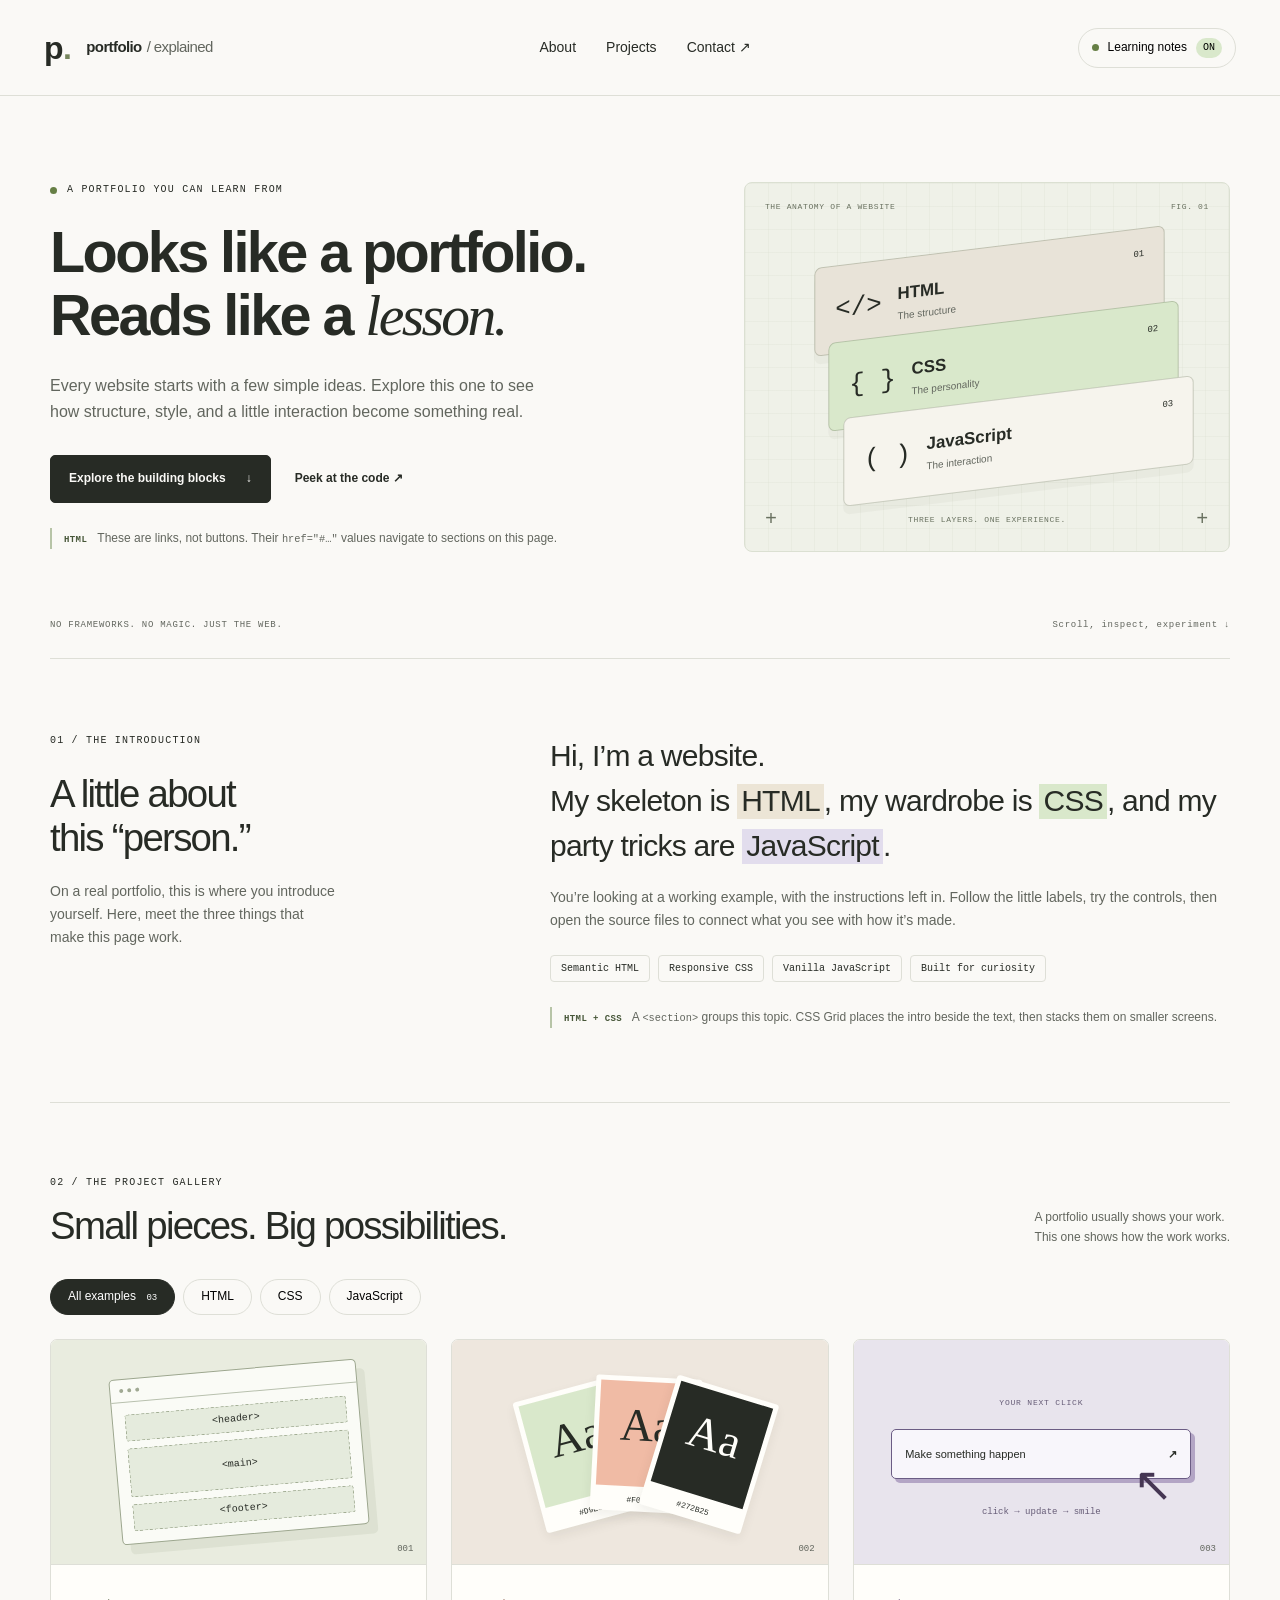
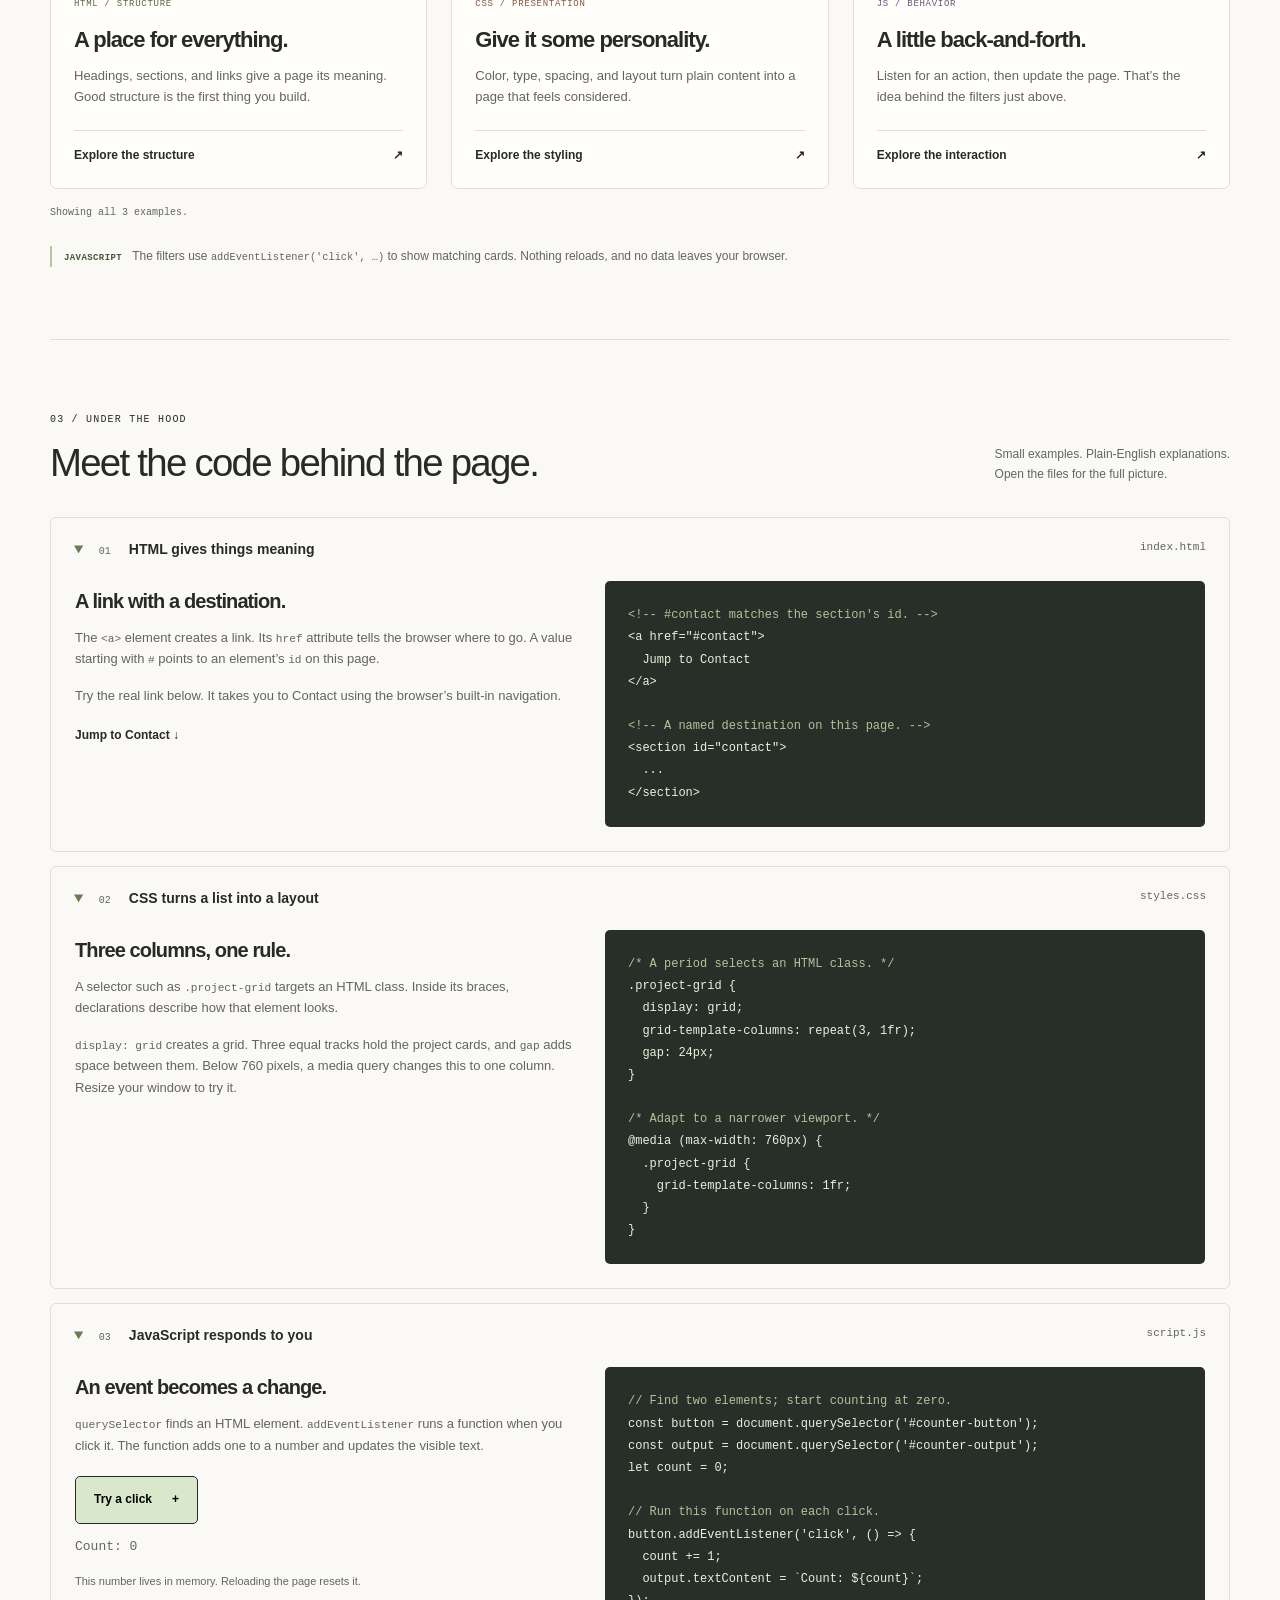
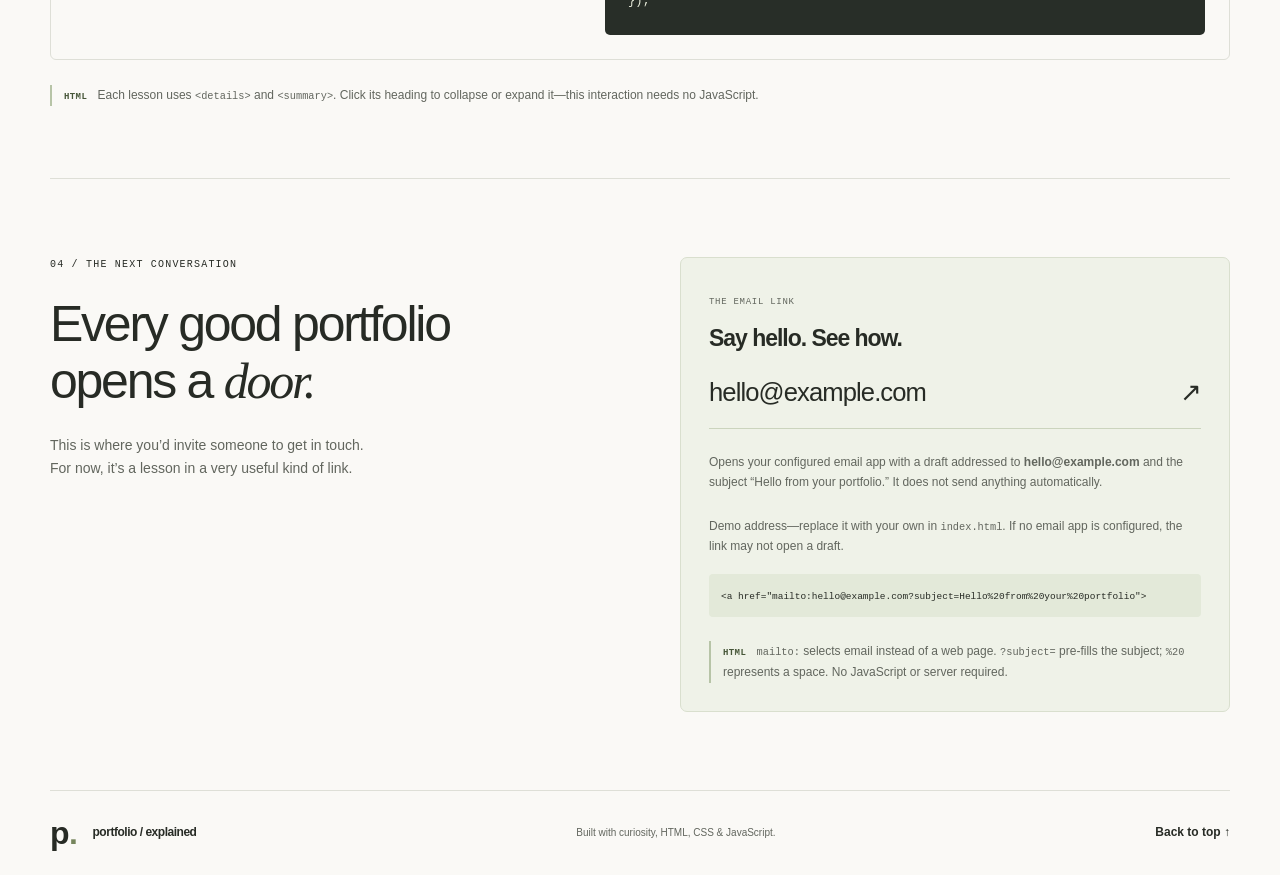
==== index.html @ d008d109 "created basic website version" ====
<!DOCTYPE html>
<!-- DOCTYPE tells the browser to use modern HTML. HTML supplies structure and meaning. -->
<html lang="en">
<head>
  <!-- UTF-8 supports special characters; viewport makes phone layouts use the device width. -->
  <meta charset="UTF-8">
  <meta name="viewport" content="width=device-width, initial-scale=1.0">
  <meta name="description" content="An interactive portfolio tutorial. Learn HTML, CSS, and JavaScript by exploring the page and its commented source files.">
  <title>Portfolio, explained — A living web tutorial</title>
  <!-- This relative path loads the presentation layer from the same folder. -->
  <link rel="stylesheet" href="styles.css">
  <!-- defer downloads the script without blocking HTML and runs it after HTML is parsed. -->
  <script src="script.js" defer></script>
</head>
<body>
  <!-- A keyboard user can skip the repeated navigation and go straight to main content. -->
  <a class="skip-link" href="#main">Skip to content</a>
  <!-- header and nav are semantic landmarks, giving the page meaningful regions. -->
  <header class="site-header">
    <a class="wordmark" href="#home" aria-label="Portfolio explained, back to top"><span class="logo-mark" aria-hidden="true">p<span>.</span></span> portfolio<span class="wordmark-light"> / explained</span></a>
    <nav aria-label="Main navigation">
      <!-- #about is an in-page anchor: the browser jumps to the matching id. No JS needed. -->
      <a href="#about">About</a>
      <a href="#projects">Projects</a>
      <a href="#contact">Contact <span aria-hidden="true">↗</span></a>
    </nav>
    <!-- hidden keeps a JS-only control unavailable until the script initializes it. -->
    <button class="notes-toggle" type="button" aria-pressed="true" hidden><span class="status-dot" aria-hidden="true"></span> Learning notes <span class="toggle-state">ON</span></button>
  </header>

  <main id="main">
    <section class="hero section-wrap" id="home" aria-labelledby="hero-title">
      <div class="hero-copy">
        <p class="eyebrow"><span class="status-dot" aria-hidden="true"></span> A PORTFOLIO YOU CAN LEARN FROM</p>
        <h1 id="hero-title">Looks like a portfolio.<br>Reads like a <em>lesson.</em></h1>
        <p class="hero-description">Every website starts with a few simple ideas. Explore this one to see how structure, style, and a little interaction become something real.</p>
        <div class="hero-actions">
          <a class="button button-dark" href="#projects">Explore the building blocks <span aria-hidden="true">↓</span></a>
          <a class="text-link" href="#workbench">Peek at the code <span aria-hidden="true">↗</span></a>
        </div>
        <p class="learning-note"><span class="note-label">HTML</span> These are links, not buttons. Their <code>href="#…"</code> values navigate to sections on this page.</p>
      </div>
      <!-- This illustration is built from HTML and CSS, so there is no image to download. -->
      <div class="blueprint" aria-label="Illustration showing HTML structure, CSS styling, and JavaScript behavior as layers of a website" role="img">
        <div class="blueprint-top"><span>THE ANATOMY OF A WEBSITE</span><span>FIG. 01</span></div>
        <div class="layer layer-html"><span class="layer-icon">&lt;/&gt;</span><div><strong>HTML</strong><small>The structure</small></div><span class="layer-number">01</span></div>
        <div class="layer layer-css"><span class="layer-icon">{ }</span><div><strong>CSS</strong><small>The personality</small></div><span class="layer-number">02</span></div>
        <div class="layer layer-js"><span class="layer-icon">( )</span><div><strong>JavaScript</strong><small>The interaction</small></div><span class="layer-number">03</span></div>
        <div class="blueprint-bottom"><span class="crosshair">+</span> THREE LAYERS. ONE EXPERIENCE. <span class="crosshair">+</span></div>
      </div>
      <div class="hero-foot"><span>NO FRAMEWORKS. NO MAGIC. JUST THE WEB.</span><span>Scroll, inspect, experiment <span aria-hidden="true">↓</span></span></div>
    </section>

    <section class="about-section section-wrap" id="about" aria-labelledby="about-title">
      <div class="section-intro"><p class="eyebrow">01 / THE INTRODUCTION</p><h2 id="about-title">A little about<br>this “person.”</h2><p>On a real portfolio, this is where you introduce yourself. Here, meet the three things that make this page work.</p></div>
      <div class="about-content">
        <p class="about-statement">Hi, I’m a website.<br>My skeleton is <span class="highlight-html">HTML</span>, my wardrobe is <span class="highlight-css">CSS</span>, and my party tricks are <span class="highlight-js">JavaScript</span>.</p>
        <p>You’re looking at a working example, with the instructions left in. Follow the little labels, try the controls, then open the source files to connect what you see with how it’s made.</p>
        <!-- A list groups related items. These are labels, not interactive controls. -->
        <ul class="skill-list" aria-label="Technologies used"><li>Semantic HTML</li><li>Responsive CSS</li><li>Vanilla JavaScript</li><li>Built for curiosity</li></ul>
        <aside class="learning-note"><span class="note-label">HTML + CSS</span> A <code>&lt;section&gt;</code> groups this topic. CSS Grid places the intro beside the text, then stacks them on smaller screens.</aside>
      </div>
    </section>

    <section class="projects-section section-wrap" id="projects" aria-labelledby="projects-title">
      <div class="section-heading"><div><p class="eyebrow">02 / THE PROJECT GALLERY</p><h2 id="projects-title">Small pieces. Big possibilities.</h2></div><p>A portfolio usually shows your work.<br>This one shows how the work works.</p></div>
      <!-- Buttons change local state; links navigate. JS filters articles by data-category. -->
      <div class="filter-bar" hidden role="group" aria-label="Filter examples by technology">
        <button type="button" class="filter-button" data-filter="all" aria-pressed="true">All examples <span>03</span></button>
        <button type="button" class="filter-button" data-filter="html" aria-pressed="false">HTML</button>
        <button type="button" class="filter-button" data-filter="css" aria-pressed="false">CSS</button>
        <button type="button" class="filter-button" data-filter="js" aria-pressed="false">JavaScript</button>
      </div>
      <div class="project-grid">
        <!-- article makes each example a self-contained item. data-* stores metadata for JS. -->
        <article class="project-card" data-category="html">
          <div class="project-art art-html" aria-hidden="true"><div class="mini-browser"><div class="browser-dots"><i></i><i></i><i></i></div><div class="mini-layout"><div>&lt;header&gt;</div><div>&lt;main&gt;</div><div>&lt;footer&gt;</div></div></div><span class="art-index">001</span></div>
          <div class="card-content"><span class="category category-html">HTML / STRUCTURE</span><h3>A place for everything.</h3><p>Headings, sections, and links give a page its meaning. Good structure is the first thing you build.</p><a class="card-link" href="#lesson-html">Explore the structure <span aria-hidden="true">↗</span></a></div>
        </article>
        <article class="project-card" data-category="css">
          <div class="project-art art-css" aria-hidden="true"><div class="swatch-composition"><div class="swatch swatch-one">Aa<span>#D9E8CB</span></div><div class="swatch swatch-two">Aa<span>#F0BBA5</span></div><div class="swatch swatch-three">Aa<span>#272B25</span></div></div><span class="art-index">002</span></div>
          <div class="card-content"><span class="category category-css">CSS / PRESENTATION</span><h3>Give it some personality.</h3><p>Color, type, spacing, and layout turn plain content into a page that feels considered.</p><a class="card-link" href="#lesson-css">Explore the styling <span aria-hidden="true">↗</span></a></div>
        </article>
        <article class="project-card" data-category="js">
          <div class="project-art art-js" aria-hidden="true"><div class="interaction-art"><span>YOUR NEXT CLICK</span><div class="drawn-button">Make something happen <b>↗</b></div><span class="cursor-shape">↖</span><span class="event-label">click → update → smile</span></div><span class="art-index">003</span></div>
          <div class="card-content"><span class="category category-js">JS / BEHAVIOR</span><h3>A little back-and-forth.</h3><p>Listen for an action, then update the page. That’s the idea behind the filters just above.</p><a class="card-link" href="#lesson-js">Explore the interaction <span aria-hidden="true">↗</span></a></div>
        </article>
      </div>
      <!-- aria-live announces filter results to screen readers without moving keyboard focus. -->
      <p class="filter-status" aria-live="polite" aria-atomic="true">Showing all 3 examples.</p>
      <p class="learning-note"><span class="note-label">JAVASCRIPT</span> The filters use <code>addEventListener('click', …)</code> to show matching cards. Nothing reloads, and no data leaves your browser.</p>
    </section>

    <section class="workbench section-wrap" id="workbench" aria-labelledby="workbench-title">
      <div class="section-heading"><div><p class="eyebrow">03 / UNDER THE HOOD</p><h2 id="workbench-title">Meet the code behind the page.</h2></div><p>Small examples. Plain-English explanations.<br>Open the files for the full picture.</p></div>
      <!-- Native details/summary provide keyboard-accessible expand/collapse without JavaScript. -->
      <details class="code-lesson" id="lesson-html" open>
        <summary><span class="lesson-number">01</span><span>HTML gives things meaning</span><span class="file-tag">index.html</span></summary>
        <div class="lesson-body"><div><h3>A link with a destination.</h3><p>The <code>&lt;a&gt;</code> element creates a link. Its <code>href</code> attribute tells the browser where to go. A value starting with <code>#</code> points to an element’s <code>id</code> on this page.</p><p>Try the real link below. It takes you to Contact using the browser’s built-in navigation.</p><a class="text-link" href="#contact">Jump to Contact ↓</a></div><pre><code><span class="code-comment">&lt;!-- #contact matches the section's id. --&gt;</span>
&lt;a href="#contact"&gt;
  Jump to Contact
&lt;/a&gt;

<span class="code-comment">&lt;!-- A named destination on this page. --&gt;</span>
&lt;section id="contact"&gt;
  ...
&lt;/section&gt;</code></pre></div>
      </details>
      <details class="code-lesson" id="lesson-css" open>
        <summary><span class="lesson-number">02</span><span>CSS turns a list into a layout</span><span class="file-tag">styles.css</span></summary>
        <div class="lesson-body"><div><h3>Three columns, one rule.</h3><p>A selector such as <code>.project-grid</code> targets an HTML class. Inside its braces, declarations describe how that element looks.</p><p><code>display: grid</code> creates a grid. Three equal tracks hold the project cards, and <code>gap</code> adds space between them. Below 760 pixels, a media query changes this to one column. Resize your window to try it.</p></div><pre><code><span class="code-comment">/* A period selects an HTML class. */</span>
.project-grid {
  display: grid;
  grid-template-columns: repeat(3, 1fr);
  gap: 24px;
}

<span class="code-comment">/* Adapt to a narrower viewport. */</span>
@media (max-width: 760px) {
  .project-grid {
    grid-template-columns: 1fr;
  }
}</code></pre></div>
      </details>
      <details class="code-lesson" id="lesson-js" open>
        <summary><span class="lesson-number">03</span><span>JavaScript responds to you</span><span class="file-tag">script.js</span></summary>
        <div class="lesson-body"><div><h3>An event becomes a change.</h3><p><code>querySelector</code> finds an HTML element. <code>addEventListener</code> runs a function when you click it. The function adds one to a number and updates the visible text.</p><button type="button" class="button demo-button" id="counter-button" hidden>Try a click <span aria-hidden="true">+</span></button><p id="counter-output" class="counter-output" role="status" aria-live="polite" aria-atomic="true">Count: 0</p><p class="small-copy">This number lives in memory. Reloading the page resets it.</p><noscript><p>Enable JavaScript to try the counter, project filters, and learning-notes switch. The rest of this page works without it.</p></noscript></div><pre><code><span class="code-comment">// Find two elements; start counting at zero.</span>
const button = document.querySelector('#counter-button');
const output = document.querySelector('#counter-output');
let count = 0;

<span class="code-comment">// Run this function on each click.</span>
button.addEventListener('click', () =&gt; {
  count += 1;
  output.textContent = `Count: ${count}`;
});</code></pre></div>
      </details>
      <p class="learning-note"><span class="note-label">HTML</span> Each lesson uses <code>&lt;details&gt;</code> and <code>&lt;summary&gt;</code>. Click its heading to collapse or expand it—this interaction needs no JavaScript.</p>
    </section>

    <section class="contact-section section-wrap" id="contact" aria-labelledby="contact-title">
      <div><p class="eyebrow">04 / THE NEXT CONVERSATION</p><h2 id="contact-title">Every good portfolio<br>opens a <em>door.</em></h2><p>This is where you’d invite someone to get in touch.<br>For now, it’s a lesson in a very useful kind of link.</p></div>
      <div class="contact-card"><span class="category">THE EMAIL LINK</span><h3>Say hello. See how.</h3>
        <!-- mailto hands a draft to the user's configured email handler; it does not send email.
             example.com is a demonstration domain. Replace this address before publishing. -->
        <a class="email-link" href="mailto:hello@example.com?subject=Hello%20from%20your%20portfolio">hello@example.com <span aria-hidden="true">↗</span></a>
        <!-- This essential behavior explanation stays visible even when learning notes are off. -->
        <p>Opens your configured email app with a draft addressed to <strong>hello@example.com</strong> and the subject “Hello from your portfolio.” It does not send anything automatically.</p><p class="small-copy">Demo address—replace it with your own in <code>index.html</code>. If no email app is configured, the link may not open a draft.</p>
        <div class="email-code"><code>&lt;a href="mailto:hello@example.com?subject=Hello%20from%20your%20portfolio"&gt;</code></div>
        <p class="learning-note"><span class="note-label">HTML</span> <code>mailto:</code> selects email instead of a web page. <code>?subject=</code> pre-fills the subject; <code>%20</code> represents a space. No JavaScript or server required.</p>
      </div>
    </section>
  </main>

  <!-- footer closes the page with supporting information and another native anchor link. -->
  <footer class="site-footer section-wrap"><a class="wordmark" href="#home"><span class="logo-mark" aria-hidden="true">p<span>.</span></span> portfolio / explained</a><p>Built with curiosity, HTML, CSS &amp; JavaScript.</p><a class="text-link" href="#home">Back to top ↑</a></footer>
</body>
</html>
---- styles.css ----
/* CSS is the presentation layer. Selectors choose elements; declarations inside
   { braces } set properties. HTML classes use a dot (.hero); ids use # (#main). */

/* Custom properties hold reusable values. Change one here to update the whole theme. */
:root {
  --paper: #faf9f6;
  --ink: #272b25;
  --muted: #62665e;
  --line: #dedfd7;
  --green: #d9e8cb;
  --peach: #f0bba5;
  --purple: #e2dded;
  --mono: 'Cascadia Code', 'SFMono-Regular', Consolas, monospace;
}

/* border-box includes padding/borders in element widths, making layout predictable.
   The star selects all elements; ::before/::after are generated decorative content. */
*, *::before, *::after { box-sizing: border-box; }
html { scroll-behavior: smooth; scroll-padding-top: 30px; }
body { margin: 0; background: var(--paper); color: var(--ink); font-family: 'Segoe UI', Arial, sans-serif; font-size: 16px; line-height: 1.65; }
/* Inheritance makes controls match the surrounding typography. */
button, a { -webkit-tap-highlight-color: transparent; }
button { font: inherit; cursor: pointer; }
a { color: inherit; text-decoration: none; }
button, a, summary { touch-action: manipulation; }
/* Keyboard focus gets a visible outline. Never remove outlines without a replacement. */
:focus-visible { outline: 3px solid #5e713f; outline-offset: 5px; }
/* JS toggles the native hidden attribute. This rule keeps grid/flex from overriding it. */
[hidden] { display: none !important; }
h1, h2, h3, p { margin: 0; }
h1, h2, h3 { line-height: 1.14; letter-spacing: -0.045em; }
p + p { margin-top: 15px; }
em { font-family: Georgia, 'Times New Roman', serif; font-weight: 400; }
code { font-family: var(--mono); font-size: .86em; overflow-wrap: anywhere; }
.section-wrap { width: min(1180px, calc(100% - 88px)); margin-inline: auto; }

/* The skip link stays off-screen until focused; it remains reachable with Tab. */
.skip-link { position: fixed; top: -100px; left: 20px; z-index: 10; background: var(--ink); color: white; padding: 12px 20px; }
.skip-link:focus { top: 12px; }
.site-header { max-width: 1440px; margin: auto; min-height: 96px; padding: 20px 44px; display: flex; align-items: center; justify-content: space-between; gap: 24px; border-bottom: 1px solid var(--line); }
.wordmark { display: inline-flex; align-items: center; gap: 9px; font-size: 15px; font-weight: 650; letter-spacing: -.04em; white-space: nowrap; }
.wordmark-light { color: var(--muted); font-weight: 400; margin-left: -4px; }
.logo-mark { font-size: 32px; font-weight: 800; line-height: 1; margin-right: 6px; }
.logo-mark span { color: #76865d; }
nav { display: flex; gap: 30px; font-size: 14px; }
nav a:hover, .text-link:hover { text-decoration: underline; text-underline-offset: 5px; }
.notes-toggle { display: inline-flex; align-items: center; gap: 9px; border: 1px solid var(--line); border-radius: 30px; background: transparent; padding: 9px 13px; font-size: 12px; }
.status-dot { display: inline-block; width: 7px; height: 7px; border-radius: 50%; background: #667f45; flex-shrink: 0; }
.toggle-state { background: var(--green); border-radius: 20px; padding: 1px 7px; font: 10px/1.8 var(--mono); }
.notes-toggle[aria-pressed="false"] .toggle-state { background: var(--line); }
.notes-toggle[aria-pressed="false"] .status-dot { background: var(--muted); }

/* Grid divides the hero into two proportional columns. minmax(0, …) allows shrinking. */
.hero { display: grid; grid-template-columns: minmax(0, 1.3fr) minmax(0, 1fr); column-gap: 62px; padding-top: 86px; }
.eyebrow { display: flex; align-items: center; gap: 10px; font: 10px/1.6 var(--mono); letter-spacing: .12em; margin-bottom: 23px; }
h1 { font-size: clamp(38px, 4.5vw, 60px); font-weight: 550; line-height: 1.1; }
h1 em { white-space: nowrap; }
.hero-description { max-width: 490px; color: var(--muted); margin-top: 25px; font-size: 16px; }
.hero-actions { display: flex; flex-wrap: wrap; align-items: center; gap: 24px; margin-top: 30px; }
.button { display: inline-flex; justify-content: center; align-items: center; gap: 20px; border: 1px solid var(--ink); border-radius: 5px; padding: 13px 18px; font-size: 12px; font-weight: 600; transition: background .2s, transform .2s; }
.button:hover { transform: translateY(-2px); }
.button-dark { background: var(--ink); color: var(--paper); }
.button-dark:hover { background: #414b38; }
.text-link { font-size: 12px; font-weight: 600; }
.learning-note { color: var(--muted); font-size: 12px; line-height: 1.75; border-left: 2px solid #b7c4a7; padding-left: 12px; margin-top: 25px; }
.note-label { font: 9px/1.5 var(--mono); font-weight: 700; letter-spacing: .045em; margin-right: 7px; color: #465638; }
/* JS adds this class to body. Essential email instructions are outside .learning-note. */
.notes-off .learning-note { display: none; }
.hero-foot { grid-column: 1 / -1; display: flex; justify-content: space-between; gap: 16px; padding: 38px 0 26px; margin-top: 28px; font: 9px/1.6 var(--mono); color: var(--muted); letter-spacing: .08em; border-bottom: 1px solid var(--line); }

/* Repeating gradients draw graph paper. The positioned parent contains the layer cards. */
.blueprint { position: relative; min-height: 370px; align-self: start; border: 1px solid #dbe0d2; border-radius: 8px; background-color: #eff1e8; background-image: linear-gradient(#dce2d350 1px, transparent 1px), linear-gradient(90deg, #dce2d350 1px, transparent 1px); background-size: 23px 23px; overflow: hidden; }
.blueprint-top, .blueprint-bottom { position: absolute; left: 20px; right: 20px; display: flex; align-items: center; justify-content: space-between; font: 8px/1.5 var(--mono); letter-spacing: .08em; color: #697160; }
.blueprint-top { top: 18px; }
.blueprint-bottom { bottom: 16px; }
.crosshair { font-size: 20px; }
.layer { position: absolute; width: 73%; height: 88px; left: 14%; display: flex; gap: 16px; align-items: center; padding: 20px; border: 1px solid #56644845; border-radius: 7px; box-shadow: 0 8px 0 #5360400c; transform: rotate(-7deg) skewX(-7deg); }
.layer-html { top: 64px; background: #e8e3d8; }
.layer-css { top: 139px; left: 17%; background: var(--green); }
.layer-js { top: 214px; left: 20%; background: #f6f4ed; }
.layer-icon { font-family: var(--mono); font-size: 26px; }
.layer strong { display: block; font-size: 17px; }
.layer small { display: block; color: var(--muted); font-size: 10px; }
.layer-number { margin-left: auto; align-self: start; font: 9px var(--mono); }

/* Reused section spacing and typography create a consistent visual rhythm. */
.about-section { display: grid; grid-template-columns: 1fr 1.7fr; gap: 100px; padding-block: 74px; border-bottom: 1px solid var(--line); }
h2 { font-size: clamp(30px, 3vw, 40px); font-weight: 500; }
.section-intro > p:last-child { color: var(--muted); font-size: 14px; margin-top: 20px; max-width: 290px; }
.about-statement { font-size: clamp(22px, 2.5vw, 30px); line-height: 1.5; letter-spacing: -.025em; }
.highlight-html, .highlight-css, .highlight-js { padding: 0 4px 2px; box-decoration-break: clone; }
.highlight-html { background: #ece5d6; }
.highlight-css { background: var(--green); }
.highlight-js { background: var(--purple); }
.about-content > p:nth-child(2) { margin-top: 18px; font-size: 14px; color: var(--muted); }
.skill-list { display: flex; gap: 8px; flex-wrap: wrap; list-style: none; margin: 22px 0 0; padding: 0; }
.skill-list li { border: 1px solid var(--line); padding: 5px 10px; border-radius: 4px; font: 10px/1.5 var(--mono); }
.projects-section, .workbench { padding-block: 72px; border-bottom: 1px solid var(--line); }
.section-heading { display: flex; justify-content: space-between; align-items: end; gap: 30px; margin-bottom: 32px; }
.section-heading .eyebrow { margin-bottom: 13px; }
.section-heading > p { color: var(--muted); font-size: 12px; flex-shrink: 0; }
.filter-bar { display: flex; flex-wrap: wrap; gap: 8px; margin-bottom: 24px; }
.filter-button { border: 1px solid var(--line); border-radius: 30px; background: transparent; padding: 7px 17px; font-size: 12px; }
.filter-button span { margin-left: 7px; font: 9px var(--mono); }
/* Attribute selectors style the same state that assistive technology reads. */
.filter-button[aria-pressed="true"] { background: var(--ink); border-color: var(--ink); color: white; }
.filter-button:hover { border-color: var(--ink); }
.project-grid { display: grid; grid-template-columns: repeat(3, 1fr); gap: 24px; }
.project-card { min-width: 0; border: 1px solid var(--line); border-radius: 7px; overflow: hidden; background: #fffefa; }
.project-art { height: 225px; position: relative; display: flex; align-items: center; justify-content: center; overflow: hidden; border-bottom: 1px solid var(--line); }
.art-html { background: #e9ecdf; }
.art-css { background: #eee7de; }
.art-js { background: #e8e4ed; }
.art-index { position: absolute; right: 13px; bottom: 10px; font: 9px var(--mono); color: var(--muted); }
.mini-browser { width: 66%; border: 1px solid #9da78f; border-radius: 5px; background: #fafbf6; transform: rotate(-5deg); box-shadow: 8px 10px 0 #abb59d35; }
.browser-dots { display: flex; gap: 4px; padding: 9px; border-bottom: 1px solid #b8c0ae; }
.browser-dots i { width: 4px; height: 4px; border-radius: 50%; background: #a0a993; }
.mini-layout { padding: 12px; display: grid; gap: 7px; }
.mini-layout div { font: 10px var(--mono); padding: 7px; text-align: center; background: #e5ebdd; border: 1px dashed #a1ac93; border-radius: 2px; }
.mini-layout div:nth-child(2) { padding-block: 18px; }
.swatch-composition { position: relative; width: 240px; height: 150px; }
.swatch { position: absolute; top: 10px; width: 106px; height: 135px; border: 5px solid #fffefa; border-bottom-width: 25px; border-radius: 3px; font: 46px/1.9 Georgia, serif; text-align: center; box-shadow: 0 5px 12px #29261b12; }
.swatch span { position: absolute; bottom: -19px; left: 0; width: 100%; color: var(--ink); font: 8px/1.3 var(--mono); }
.swatch-one { left: 8px; background: var(--green); transform: rotate(-15deg); }
.swatch-two { left: 73px; top: 0; background: var(--peach); transform: rotate(3deg); }
.swatch-three { left: 136px; background: var(--ink); color: #fffefa; transform: rotate(17deg); }
.interaction-art { position: relative; width: 80%; text-align: center; }
.interaction-art > span:first-child { font: 8px var(--mono); letter-spacing: .1em; color: #665c77; }
.drawn-button { display: flex; justify-content: space-between; align-items: center; gap: 9px; border: 1px solid #6b5c84; background: #f8f6fb; padding: 15px 13px; border-radius: 5px; margin-top: 16px; font-size: 11px; box-shadow: 4px 4px 0 #b3a5c5; }
.cursor-shape { position: absolute; right: 6%; top: 58px; font-size: 48px; color: #453653; }
.event-label { display: block; margin-top: 28px; font: 9px var(--mono); color: #665c77; }
.card-content { padding: 23px; }
.category { font: 9px/1.6 var(--mono); letter-spacing: .08em; color: var(--muted); }
.category-html { color: #596448; }
.category-css { color: #845642; }
.category-js { color: #6a557e; }
h3 { font-size: 22px; font-weight: 550; margin-top: 12px; }
.card-content p { color: var(--muted); font-size: 13px; margin-top: 13px; }
.card-link { display: flex; justify-content: space-between; align-items: center; border-top: 1px solid var(--line); margin-top: 22px; padding-top: 15px; font-size: 12px; font-weight: 600; }
.card-link:hover { color: #5e713f; }
.filter-status { font: 10px/1.6 var(--mono); color: var(--muted); margin-top: 16px; }

/* details owns its open state. The browser supplies the disclosure marker and keyboard behavior. */
.code-lesson { border: 1px solid var(--line); border-radius: 6px; margin-top: 14px; scroll-margin-top: 24px; }
.code-lesson summary { padding: 20px 23px; cursor: pointer; font-size: 14px; font-weight: 600; }
.code-lesson summary::marker { color: #687d50; }
.lesson-number { font: 10px var(--mono); color: var(--muted); padding-inline: 10px 18px; }
.file-tag { float: right; color: var(--muted); font: 11px/1.8 var(--mono); font-weight: 400; }
.lesson-body { display: grid; grid-template-columns: 1fr 1.2fr; gap: 30px; padding: 0 24px 24px; }
.lesson-body > div { padding: 9px 0; min-width: 0; }
.lesson-body h3 { font-size: 20px; margin: 0 0 14px; }
.lesson-body p { font-size: 13px; color: var(--muted); }
.lesson-body .text-link { display: inline-block; margin-top: 20px; }
/* pre preserves whitespace. Overflow scroll keeps long lines from widening the page. */
pre { min-width: 0; margin: 0; padding: 23px; background: #282e28; color: #ecf0df; border-radius: 5px; overflow-x: auto; font-size: 12px; line-height: 1.85; tab-size: 2; }
pre code { font-size: inherit; overflow-wrap: normal; }
.code-comment { color: #b2c39b; }
.demo-button { background: var(--green); margin-top: 20px; }
.counter-output { margin-top: 12px; font-family: var(--mono); }
.small-copy { font-size: 11px !important; color: var(--muted); }
.contact-section { display: grid; grid-template-columns: 1fr 1fr; gap: 80px; padding-block: 78px; }
.contact-section h2 { font-size: clamp(36px, 4vw, 50px); }
.contact-section > div > p:not(.eyebrow) { margin-top: 24px; font-size: 14px; color: var(--muted); }
.contact-card { padding: 28px; border: 1px solid #d9dfce; border-radius: 7px; background: #eff2e8; min-width: 0; }
.contact-card h3 { font-size: 23px; }
.email-link { display: flex; gap: 12px; justify-content: space-between; font-size: clamp(18px, 2vw, 26px); letter-spacing: -.035em; border-bottom: 1px solid #cbd4bd; padding-block: 20px 15px; overflow-wrap: anywhere; }
.email-link:hover { color: #5b703f; }
.contact-card > p { font-size: 12px !important; }
.email-code { margin-top: 18px; border-radius: 4px; padding: 12px; background: #e3e9d9; font-size: 11px; }
.contact-card .learning-note { margin-top: 18px; }
.site-footer { border-top: 1px solid var(--line); display: flex; justify-content: space-between; align-items: center; gap: 20px; padding-block: 26px; }
.site-footer .wordmark { font-size: 12px; }
.site-footer p { color: var(--muted); font-size: 10px; }

/* Media queries apply overrides only when the viewport meets the condition.
   Tablet: tighten spacing before switching the major layouts to one column. */
@media (max-width: 1000px) {
  .section-wrap { width: calc(100% - 56px); }
  .site-header { padding-inline: 28px; gap: 16px; }
  nav { gap: 18px; }
  .wordmark-light { display: none; }
  .hero { gap: 30px; padding-top: 60px; }
  .about-section { gap: 45px; }
  .section-heading { align-items: start; flex-direction: column; gap: 16px; }
  .contact-section { gap: 40px; }
  .card-content { padding: 18px; }
}
/* Phone: stack content, let the header wrap, and retain comfortably sized controls. */
@media (max-width: 760px) {
  .section-wrap { width: calc(100% - 36px); }
  .site-header { padding: 16px 18px; flex-wrap: wrap; gap: 16px; }
  .site-header nav { margin-left: auto; }
  .notes-toggle { font-size: 11px; }
  .hero { grid-template-columns: 1fr; padding-top: 45px; }
  h1 { font-size: clamp(36px, 8vw, 56px); }
  .hero-description { font-size: 15px; }
  .blueprint { width: 100%; max-width: 500px; justify-self: center; min-height: 350px; }
  .hero-foot { margin-top: 0; padding-top: 10px; flex-wrap: wrap; }
  .about-section, .contact-section { grid-template-columns: 1fr; gap: 28px; padding-block: 48px; }
  .section-intro > p:last-child { max-width: none; }
  .project-grid { grid-template-columns: 1fr; }
  .project-art { height: 240px; }
  .mini-browser { max-width: 240px; }
  .interaction-art { max-width: 270px; }
  .projects-section, .workbench { padding-block: 48px; }
  .lesson-body { grid-template-columns: 1fr; gap: 20px; padding: 0 16px 16px; }
  .code-lesson summary { padding: 16px 12px; font-size: 12px; }
  .lesson-number { padding-inline: 4px 8px; }
  .file-tag { display: none; }
  pre { padding: 16px; font-size: 11px; }
  .contact-card { padding: 22px; }
  .site-footer { flex-wrap: wrap; }
  .site-footer p { order: 3; width: 100%; }
}
/* Respect the operating system's reduced-motion preference. */
@media (prefers-reduced-motion: reduce) {
  html { scroll-behavior: auto; }
  .button { transition: none; }
  .button:hover { transform: none; }
}
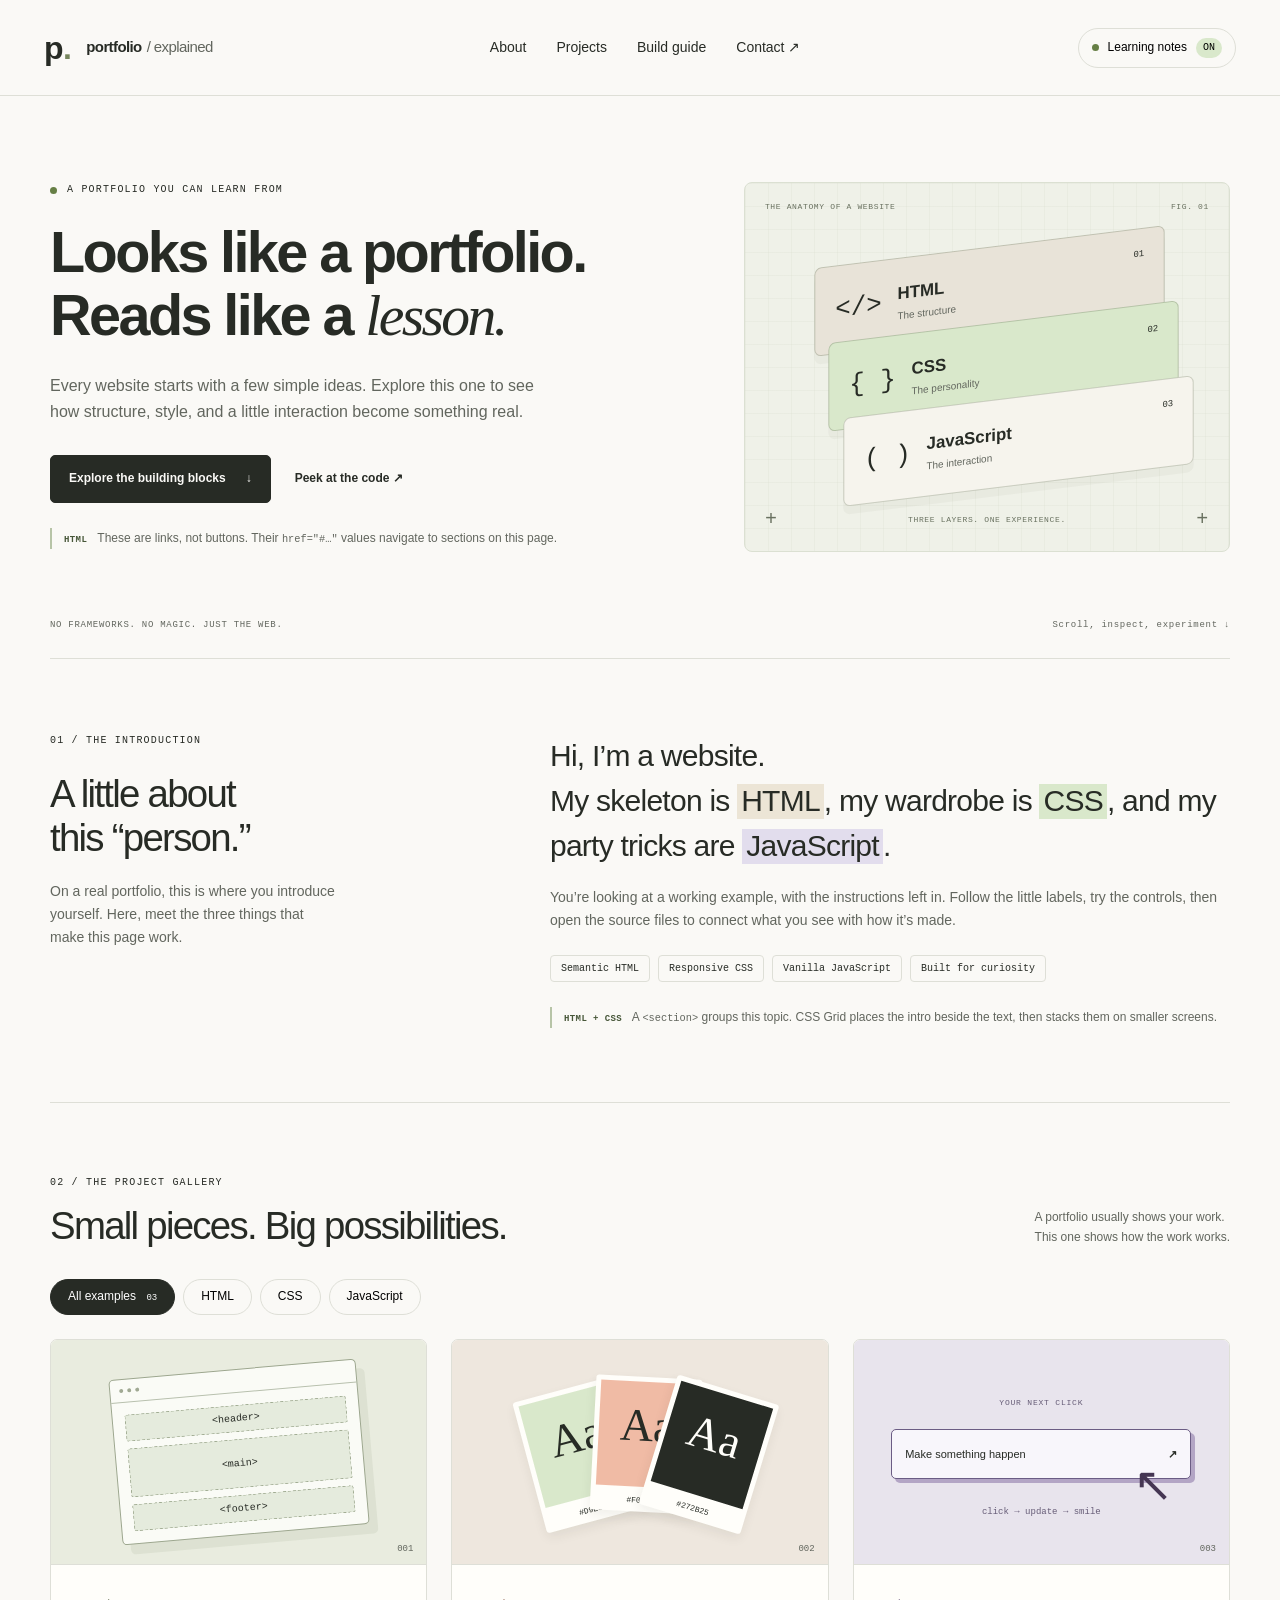
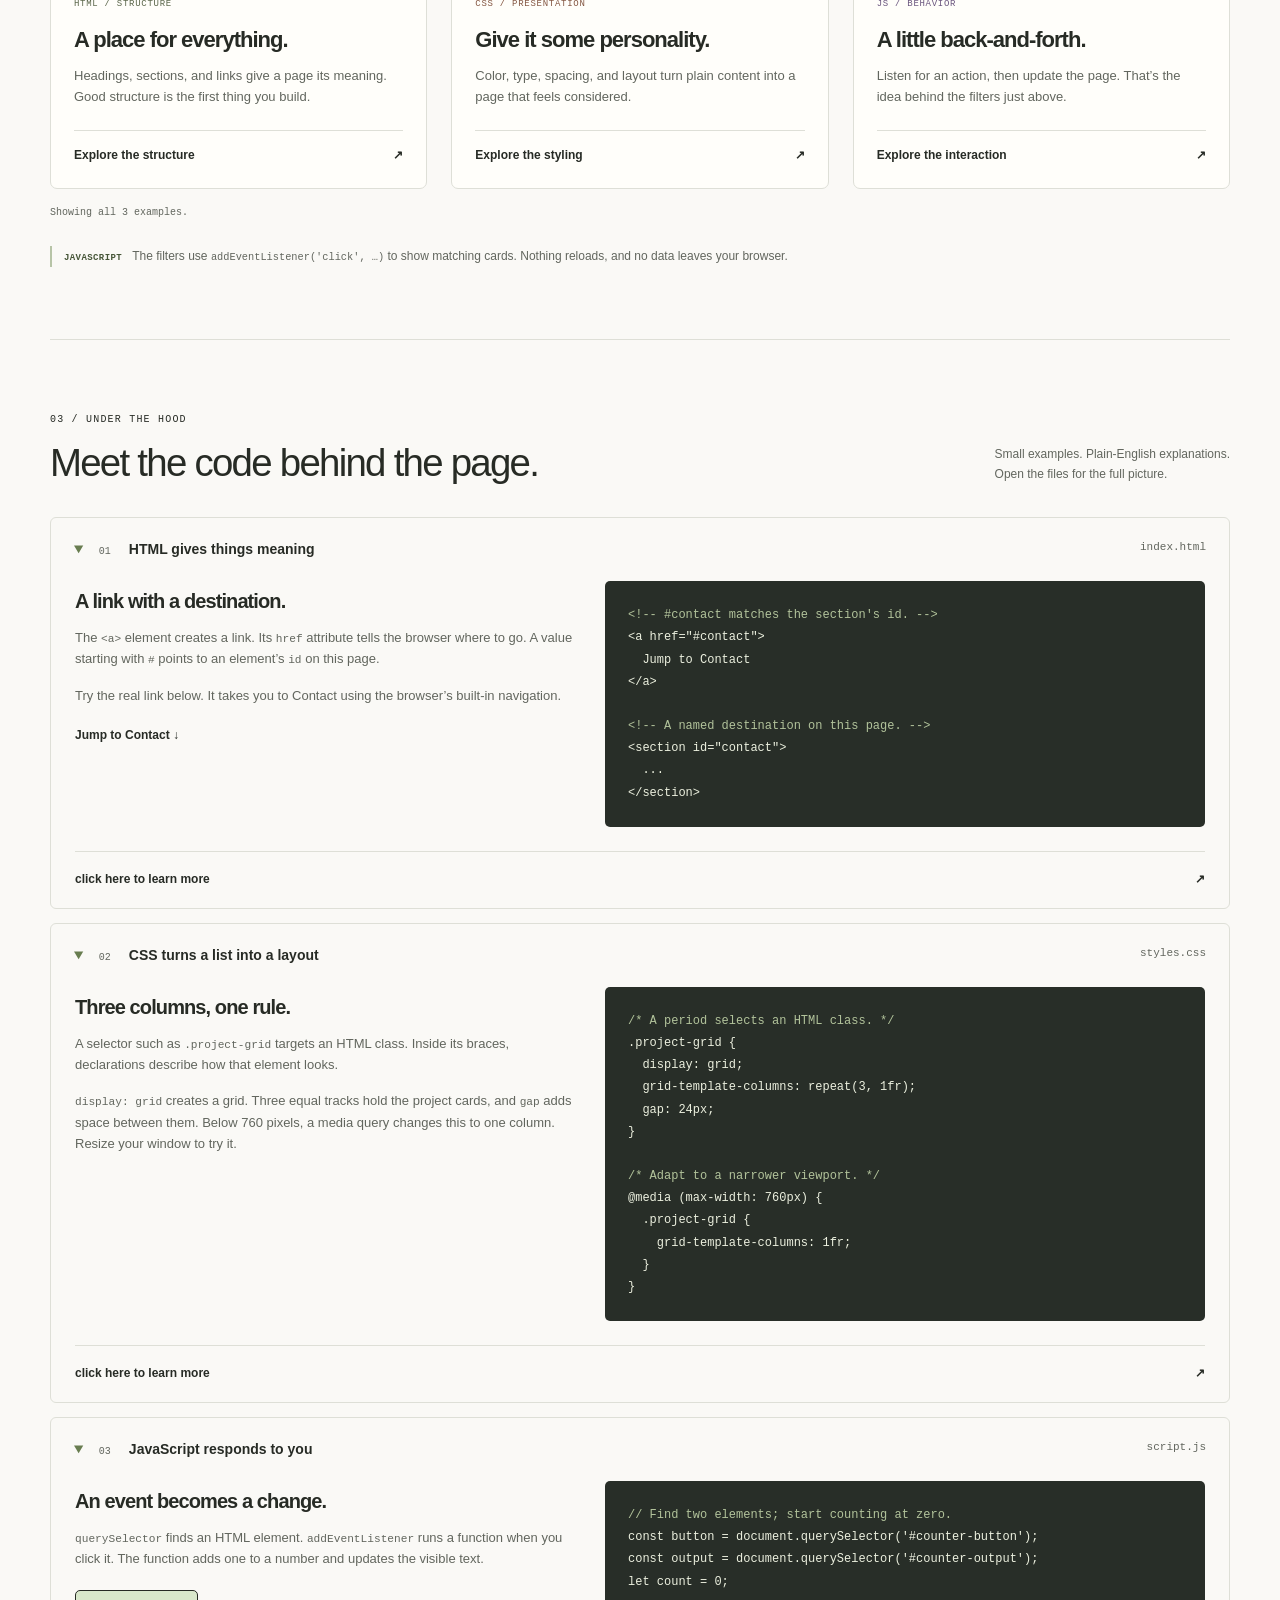
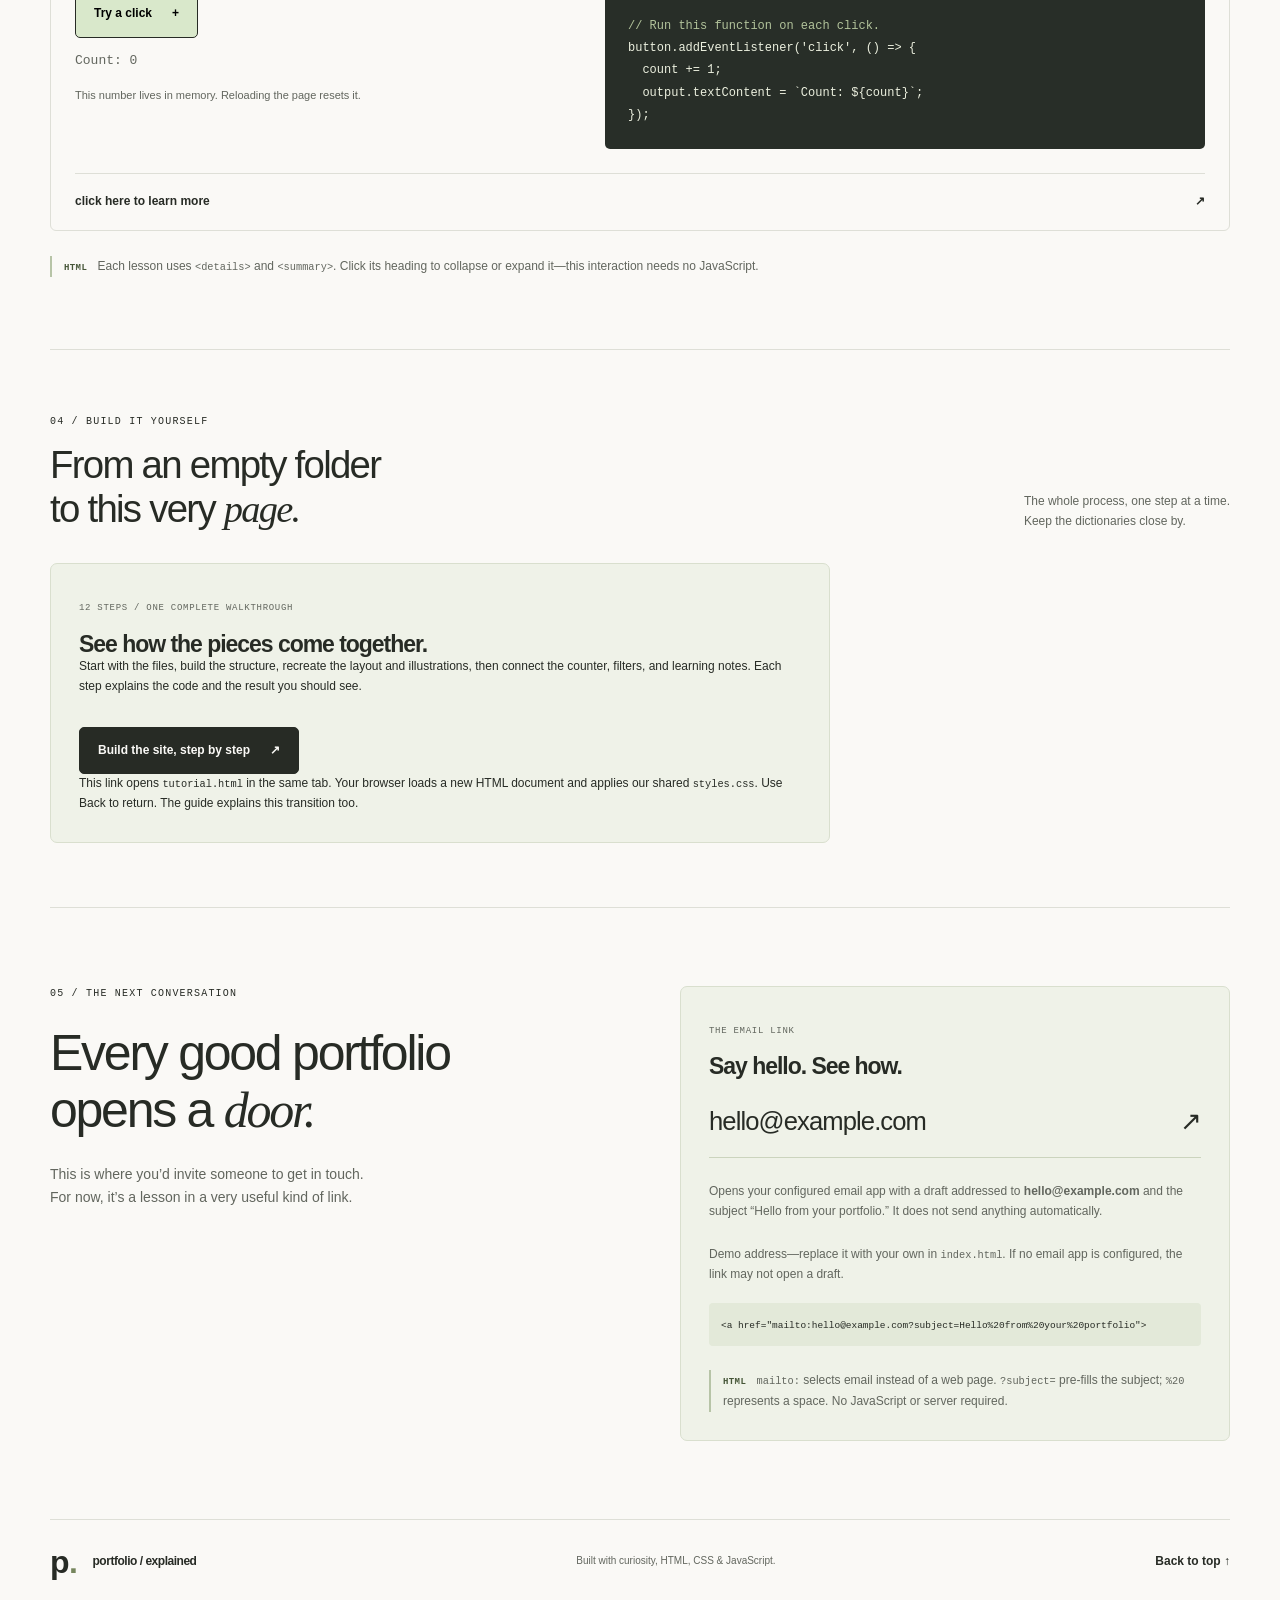
==== commit 796795f7: "connected guide pages and explained site interactions" ====
--- a/index.html
+++ b/index.html
@@ -22,6 +22,7 @@
       <!-- #about is an in-page anchor: the browser jumps to the matching id. No JS needed. -->
       <a href="#about">About</a>
       <a href="#projects">Projects</a>
+      <a href="tutorial.html">Build guide</a>
       <a href="#contact">Contact <span aria-hidden="true">↗</span></a>
     </nav>
     <!-- hidden keeps a JS-only control unavailable until the script initializes it. -->
@@ -96,7 +97,7 @@
       <!-- Native details/summary provide keyboard-accessible expand/collapse without JavaScript. -->
       <details class="code-lesson" id="lesson-html" open>
         <summary><span class="lesson-number">01</span><span>HTML gives things meaning</span><span class="file-tag">index.html</span></summary>
-        <div class="lesson-body"><div><h3>A link with a destination.</h3><p>The <code>&lt;a&gt;</code> element creates a link. Its <code>href</code> attribute tells the browser where to go. A value starting with <code>#</code> points to an element’s <code>id</code> on this page.</p><p>Try the real link below. It takes you to Contact using the browser’s built-in navigation.</p><a class="text-link" href="#contact">Jump to Contact ↓</a></div><pre><code><span class="code-comment">&lt;!-- #contact matches the section's id. --&gt;</span>
+        <div class="lesson-body"><div><h3>A link with a destination.</h3><p>The <code>&lt;a&gt;</code> element creates a link. Its <code>href</code> attribute tells the browser where to go. A value starting with <code>#</code> points to an element’s <code>id</code> on this page.</p><p>Try the real link below. It takes you to Contact using the browser’s built-in navigation.</p><a class="text-link" href="#contact">Jump to Contact ↓</a></div><pre tabindex="0" aria-label="Code example"><code><span class="code-comment">&lt;!-- #contact matches the section's id. --&gt;</span>
 &lt;a href="#contact"&gt;
   Jump to Contact
 &lt;/a&gt;
@@ -105,10 +106,13 @@
 &lt;section id="contact"&gt;
   ...
 &lt;/section&gt;</code></pre></div>
+        <!-- A sibling filename loads a new document in this tab. The browser handles
+             navigation and history; styles.css keeps the same visual design on both pages. -->
+        <a class="lesson-next" href="html-glossary.html" aria-label="click here to learn more about HTML">click here to learn more <span aria-hidden="true">↗</span></a>
       </details>
       <details class="code-lesson" id="lesson-css" open>
         <summary><span class="lesson-number">02</span><span>CSS turns a list into a layout</span><span class="file-tag">styles.css</span></summary>
-        <div class="lesson-body"><div><h3>Three columns, one rule.</h3><p>A selector such as <code>.project-grid</code> targets an HTML class. Inside its braces, declarations describe how that element looks.</p><p><code>display: grid</code> creates a grid. Three equal tracks hold the project cards, and <code>gap</code> adds space between them. Below 760 pixels, a media query changes this to one column. Resize your window to try it.</p></div><pre><code><span class="code-comment">/* A period selects an HTML class. */</span>
+        <div class="lesson-body"><div><h3>Three columns, one rule.</h3><p>A selector such as <code>.project-grid</code> targets an HTML class. Inside its braces, declarations describe how that element looks.</p><p><code>display: grid</code> creates a grid. Three equal tracks hold the project cards, and <code>gap</code> adds space between them. Below 760 pixels, a media query changes this to one column. Resize your window to try it.</p></div><pre tabindex="0" aria-label="Code example"><code><span class="code-comment">/* A period selects an HTML class. */</span>
 .project-grid {
   display: grid;
   grid-template-columns: repeat(3, 1fr);
@@ -121,10 +125,13 @@
     grid-template-columns: 1fr;
   }
 }</code></pre></div>
+        <!-- A sibling filename loads a new document in this tab. The browser handles
+             navigation and history; styles.css keeps the same visual design on both pages. -->
+        <a class="lesson-next" href="css-glossary.html" aria-label="click here to learn more about CSS">click here to learn more <span aria-hidden="true">↗</span></a>
       </details>
       <details class="code-lesson" id="lesson-js" open>
         <summary><span class="lesson-number">03</span><span>JavaScript responds to you</span><span class="file-tag">script.js</span></summary>
-        <div class="lesson-body"><div><h3>An event becomes a change.</h3><p><code>querySelector</code> finds an HTML element. <code>addEventListener</code> runs a function when you click it. The function adds one to a number and updates the visible text.</p><button type="button" class="button demo-button" id="counter-button" hidden>Try a click <span aria-hidden="true">+</span></button><p id="counter-output" class="counter-output" role="status" aria-live="polite" aria-atomic="true">Count: 0</p><p class="small-copy">This number lives in memory. Reloading the page resets it.</p><noscript><p>Enable JavaScript to try the counter, project filters, and learning-notes switch. The rest of this page works without it.</p></noscript></div><pre><code><span class="code-comment">// Find two elements; start counting at zero.</span>
+        <div class="lesson-body"><div><h3>An event becomes a change.</h3><p><code>querySelector</code> finds an HTML element. <code>addEventListener</code> runs a function when you click it. The function adds one to a number and updates the visible text.</p><button type="button" class="button demo-button" id="counter-button" hidden>Try a click <span aria-hidden="true">+</span></button><p id="counter-output" class="counter-output" role="status" aria-live="polite" aria-atomic="true">Count: 0</p><p class="small-copy">This number lives in memory. Reloading the page resets it.</p><noscript><p>Enable JavaScript to try the counter, project filters, and learning-notes switch. The rest of this page works without it.</p></noscript></div><pre tabindex="0" aria-label="Code example"><code><span class="code-comment">// Find two elements; start counting at zero.</span>
 const button = document.querySelector('#counter-button');
 const output = document.querySelector('#counter-output');
 let count = 0;
@@ -134,12 +141,25 @@
   count += 1;
   output.textContent = `Count: ${count}`;
 });</code></pre></div>
+        <!-- A sibling filename loads a new document in this tab. The browser handles
+             navigation and history; styles.css keeps the same visual design on both pages. -->
+        <a class="lesson-next" href="javascript-glossary.html" aria-label="click here to learn more about JavaScript">click here to learn more <span aria-hidden="true">↗</span></a>
       </details>
       <p class="learning-note"><span class="note-label">HTML</span> Each lesson uses <code>&lt;details&gt;</code> and <code>&lt;summary&gt;</code>. Click its heading to collapse or expand it—this interaction needs no JavaScript.</p>
     </section>
 
+    <!-- This invitation is ordinary content, so the learning-notes switch never hides it.
+         The link follows a relative URL. No click handler, router, or new tab is needed. -->
+    <section class="tutorial-section section-wrap" id="build-guide" aria-labelledby="build-guide-title">
+      <div class="section-heading"><div><p class="eyebrow">04 / BUILD IT YOURSELF</p><h2 id="build-guide-title">From an empty folder<br>to this very <em>page.</em></h2></div><p>The whole process, one step at a time.<br>Keep the dictionaries close by.</p></div>
+      <div class="contact-card"><span class="category">12 STEPS / ONE COMPLETE WALKTHROUGH</span><h3>See how the pieces come together.</h3><p>Start with the files, build the structure, recreate the layout and illustrations, then connect the counter, filters, and learning notes. Each step explains the code and the result you should see.</p>
+        <div class="hero-actions"><a class="button button-dark" href="tutorial.html">Build the site, step by step <span aria-hidden="true">↗</span></a></div>
+        <p>This link opens <code>tutorial.html</code> in the same tab. Your browser loads a new HTML document and applies our shared <code>styles.css</code>. Use Back to return. The guide explains this transition too.</p>
+      </div>
+    </section>
+
     <section class="contact-section section-wrap" id="contact" aria-labelledby="contact-title">
-      <div><p class="eyebrow">04 / THE NEXT CONVERSATION</p><h2 id="contact-title">Every good portfolio<br>opens a <em>door.</em></h2><p>This is where you’d invite someone to get in touch.<br>For now, it’s a lesson in a very useful kind of link.</p></div>
+      <div><p class="eyebrow">05 / THE NEXT CONVERSATION</p><h2 id="contact-title">Every good portfolio<br>opens a <em>door.</em></h2><p>This is where you’d invite someone to get in touch.<br>For now, it’s a lesson in a very useful kind of link.</p></div>
       <div class="contact-card"><span class="category">THE EMAIL LINK</span><h3>Say hello. See how.</h3>
         <!-- mailto hands a draft to the user's configured email handler; it does not send email.
              example.com is a demonstration domain. Replace this address before publishing. -->
--- a/styles.css
+++ b/styles.css
@@ -218,3 +218,38 @@
   .button { transition: none; }
   .button:hover { transform: none; }
 }
+
+/* Learning pages share the portfolio theme. A narrower reading column keeps long
+   explanations comfortable; min-width: 0 lets code panels scroll inside grids. */
+.guide-main { max-width: 1000px; padding-block: 60px; }
+.guide-heading { max-width: 760px; margin-bottom: 32px; }
+.guide-heading .hero-description { max-width: 680px; }
+.guide-heading > .text-link { display: inline-block; margin-top: 24px; }
+.reference-nav, .topic-index { display: flex; flex-wrap: wrap; gap: 12px 22px; padding: 20px 0; border-block: 1px solid var(--line); }
+.reference-nav { margin-bottom: 36px; }
+.reference-intro { margin-bottom: 24px; font-size: 14px; color: var(--muted); }
+[aria-current="page"] { text-decoration: underline; text-underline-offset: 5px; font-weight: 650; }
+.guide-step { padding-block: 38px; border-bottom: 1px solid var(--line); min-width: 0; }
+.guide-step h2 { font-size: clamp(26px, 3vw, 34px); margin-bottom: 20px; }
+.guide-step p, .guide-step li, .glossary dd { font-size: 14px; }
+.guide-step pre { margin-block: 22px; }
+.guide-step ol, .guide-step ul { padding-left: 24px; }
+.guide-step li + li { margin-top: 10px; }
+.guide-step a, .glossary dd a, .topic-index a { text-decoration: underline; text-underline-offset: 4px; }
+.result-note { background: var(--green); padding: 16px 20px; border-radius: 5px; margin-top: 22px; }
+.glossary { margin: 0; }
+/* dt names a term; dd explains it. The wrapper gives each pair a linkable border. */
+.glossary-entry { padding-block: 24px; border-bottom: 1px solid var(--line); scroll-margin-top: 24px; }
+.glossary dt { font-size: 18px; font-weight: 600; overflow-wrap: anywhere; }
+.glossary dd { margin: 12px 0 0; color: var(--muted); }
+.glossary pre { margin-top: 14px; }
+.lesson-next { display: flex; justify-content: space-between; gap: 16px; border-top: 1px solid var(--line); margin: 0 24px; padding-block: 18px; font-size: 12px; font-weight: 600; }
+.lesson-next:hover { text-decoration: underline; text-underline-offset: 4px; }
+.tutorial-section { padding-block: 64px; border-bottom: 1px solid var(--line); }
+.tutorial-section .contact-card { max-width: 780px; }
+@media (max-width: 760px) {
+  .guide-main { padding-block: 38px; }
+  .reference-nav { font-size: 12px; }
+  .lesson-next { margin-inline: 16px; }
+  .tutorial-section { padding-block: 48px; }
+}
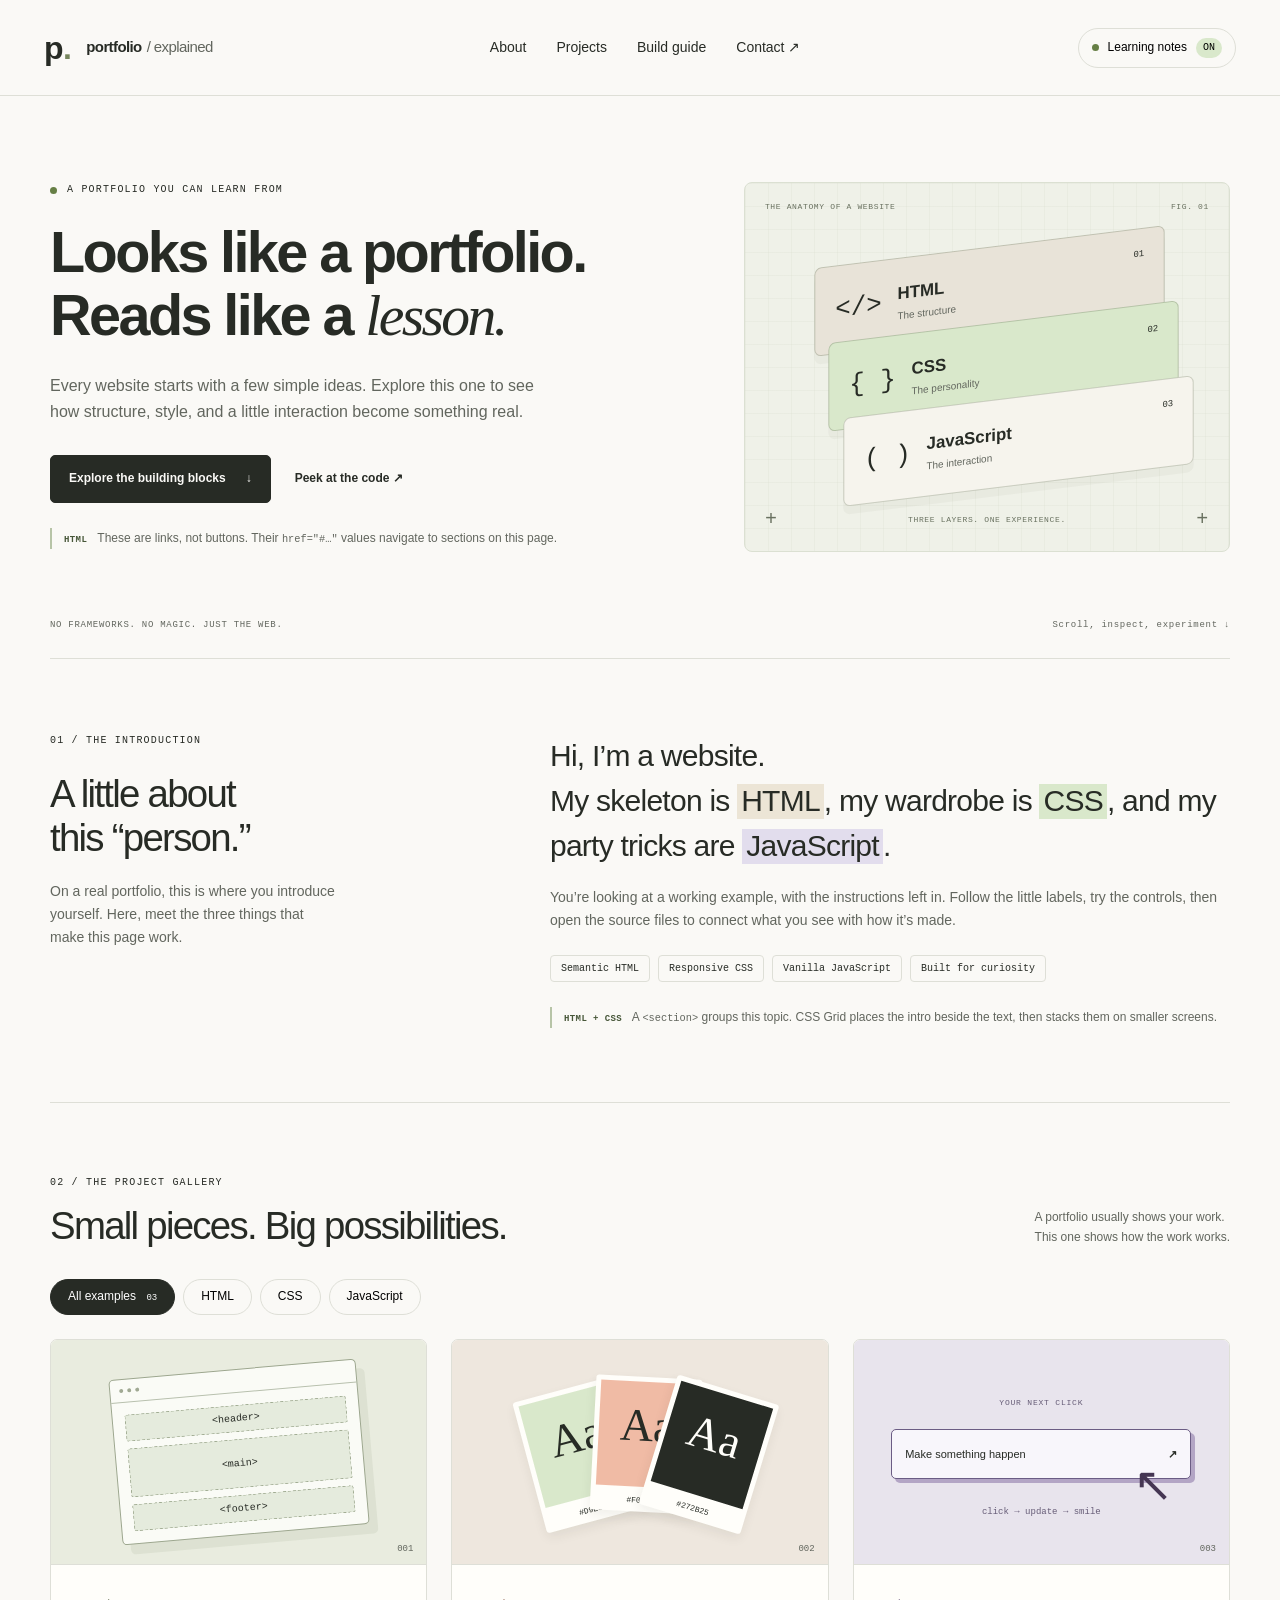
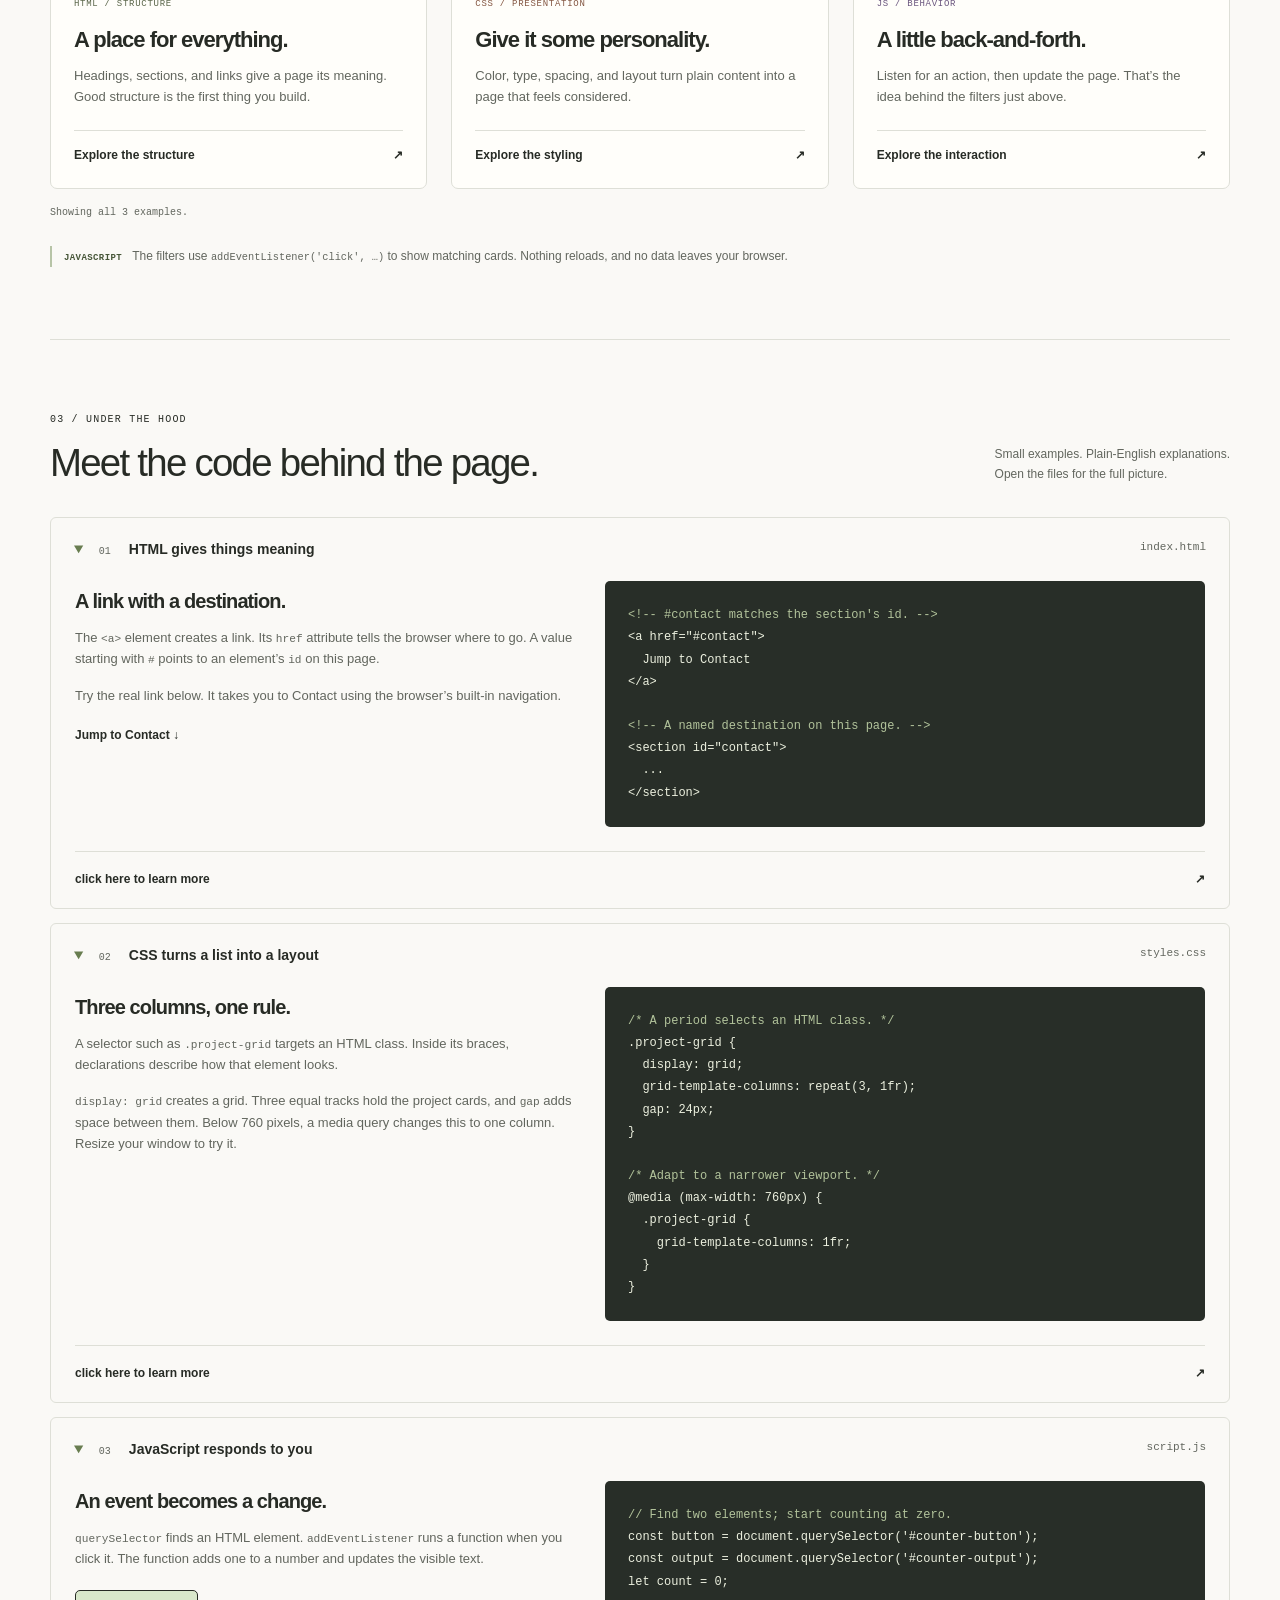
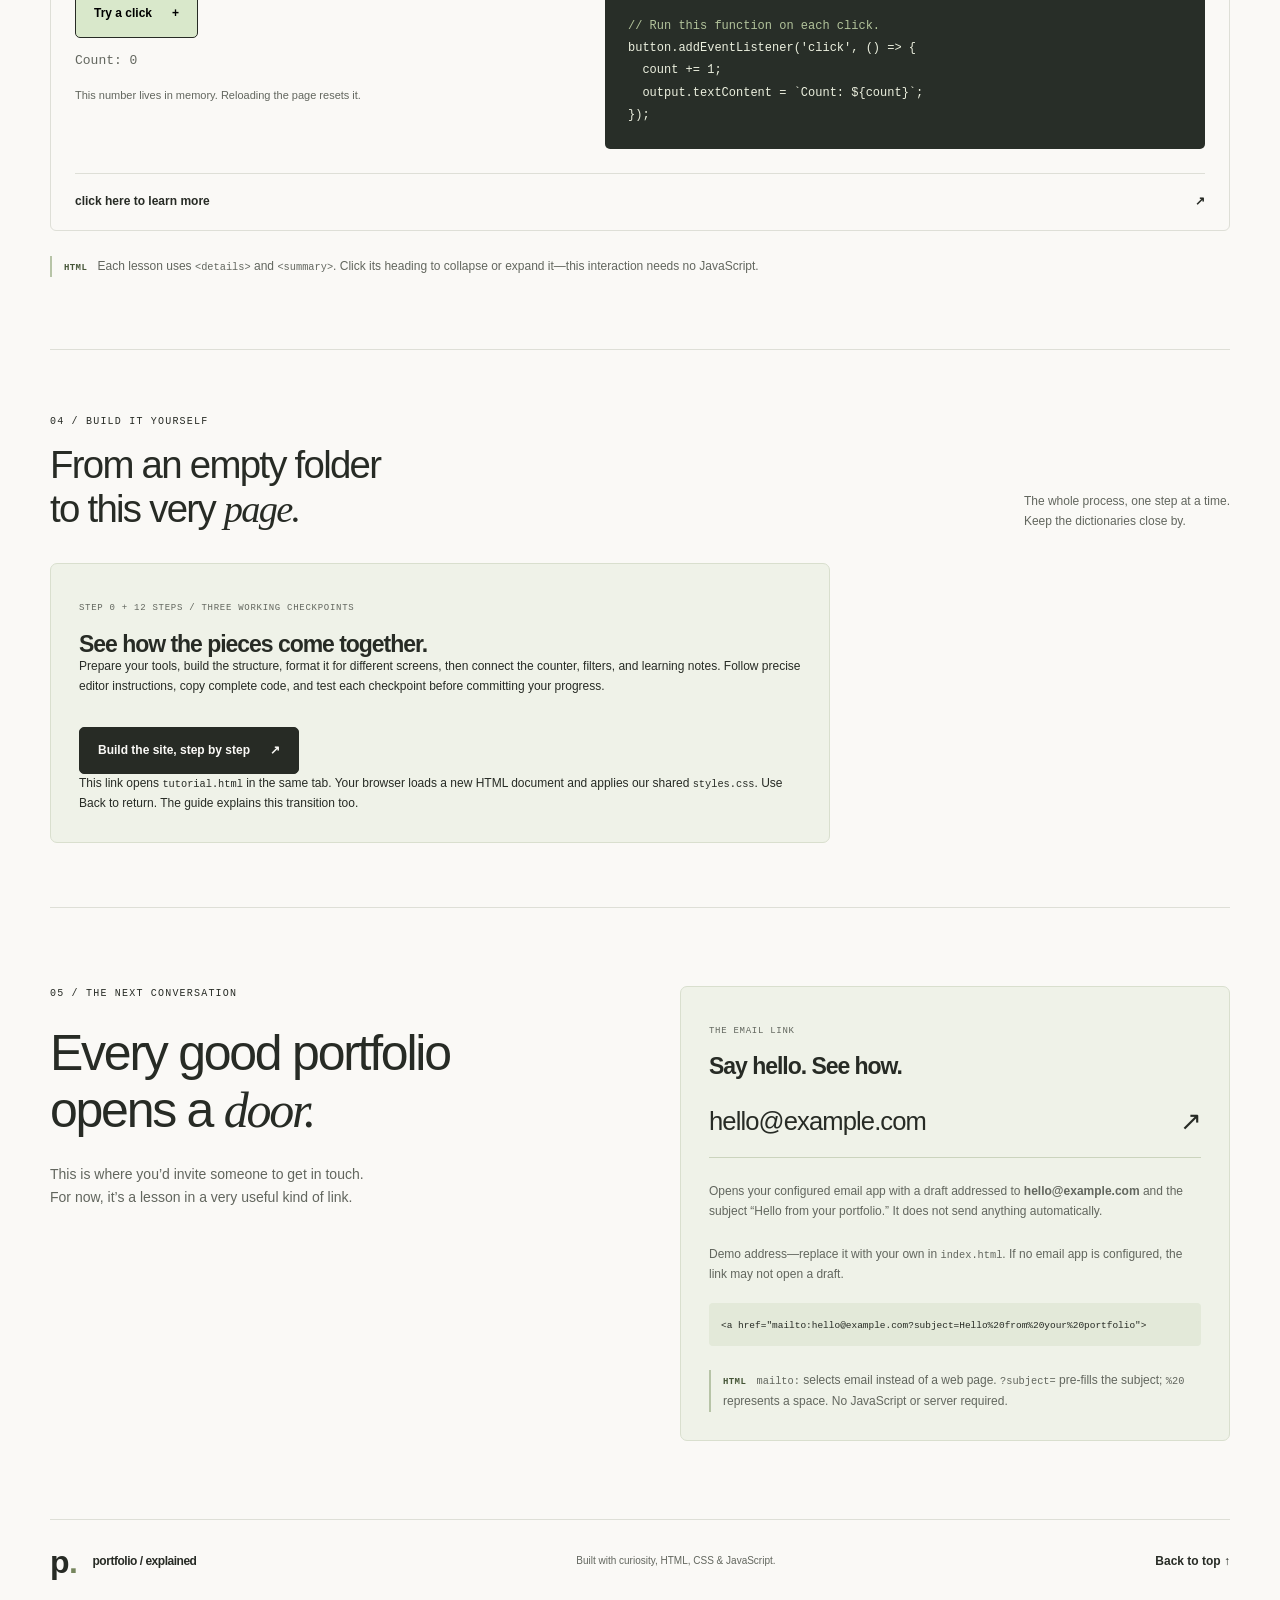
==== commit 16c0971c: "finished beginner guide instructions and device references" ====
--- a/index.html
+++ b/index.html
@@ -152,7 +152,7 @@
          The link follows a relative URL. No click handler, router, or new tab is needed. -->
     <section class="tutorial-section section-wrap" id="build-guide" aria-labelledby="build-guide-title">
       <div class="section-heading"><div><p class="eyebrow">04 / BUILD IT YOURSELF</p><h2 id="build-guide-title">From an empty folder<br>to this very <em>page.</em></h2></div><p>The whole process, one step at a time.<br>Keep the dictionaries close by.</p></div>
-      <div class="contact-card"><span class="category">12 STEPS / ONE COMPLETE WALKTHROUGH</span><h3>See how the pieces come together.</h3><p>Start with the files, build the structure, recreate the layout and illustrations, then connect the counter, filters, and learning notes. Each step explains the code and the result you should see.</p>
+      <div class="contact-card"><span class="category">STEP 0 + 12 STEPS / THREE WORKING CHECKPOINTS</span><h3>See how the pieces come together.</h3><p>Prepare your tools, build the structure, format it for different screens, then connect the counter, filters, and learning notes. Follow precise editor instructions, copy complete code, and test each checkpoint before committing your progress.</p>
         <div class="hero-actions"><a class="button button-dark" href="tutorial.html">Build the site, step by step <span aria-hidden="true">↗</span></a></div>
         <p>This link opens <code>tutorial.html</code> in the same tab. Your browser loads a new HTML document and applies our shared <code>styles.css</code>. Use Back to return. The guide explains this transition too.</p>
       </div>
